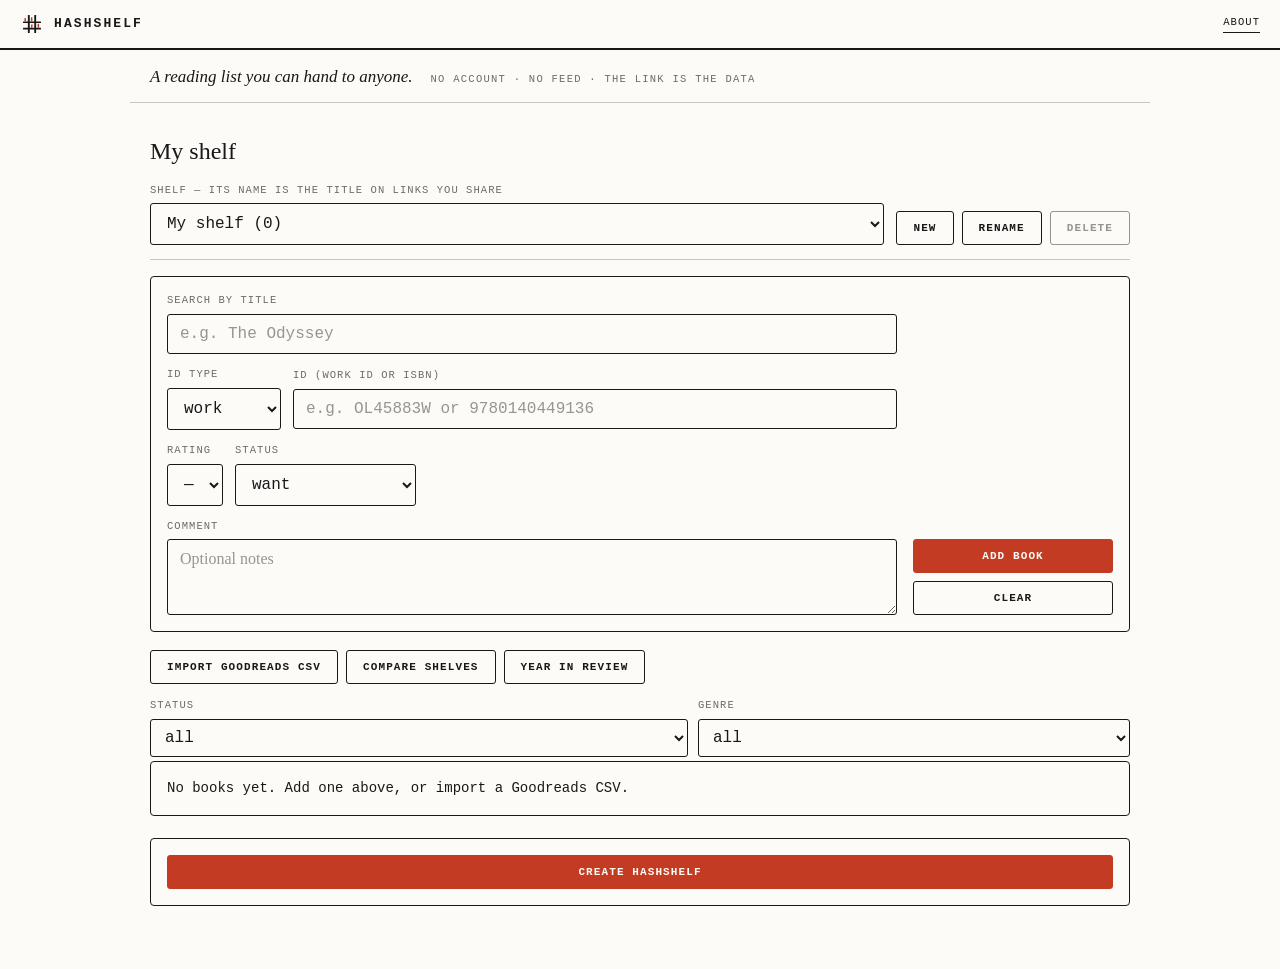
==== index.html @ c03145a4 "v1.4.6 - search status states: searching indicator, no-matches row, failure notice Co-Authored-By: C" ====
<!DOCTYPE html>
<html lang="en">
  <head>
    <meta charset="utf-8" />
    <meta name="viewport" content="width=device-width, initial-scale=1" />
    <title>HashShelf — Link-based book tracker</title>
    <meta name="description" content="Track and share your books with a single link. No accounts, no signup — the link is the data." />
    <meta property="og:title" content="HashShelf — Link-based book tracker" />
    <meta property="og:description" content="Track and share your books with a single link. No accounts, no signup — the link is the data." />
    <meta property="og:type" content="website" />
    <meta property="og:url" content="https://hashshelf.com/" />
    <meta property="og:image" content="https://hashshelf.com/icons/icon-512.png" />
    <meta name="twitter:card" content="summary" />
    <meta name="theme-color" content="#fcfbf8" />
    <link rel="manifest" href="/manifest.json" />
    <link rel="apple-touch-icon" href="/icons/apple-touch-icon.png" />
    <link rel="icon" href="data:image/svg+xml,%3Csvg xmlns='http://www.w3.org/2000/svg' viewBox='0 0 64 64'%3E%3Cstyle%3E.i%7Bfill:%23191817%7D@media(prefers-color-scheme:dark)%7B.i%7Bfill:%23e9e5dc%7D%7D%3C/style%3E%3Crect class='i' x='21' y='8' width='5' height='48' rx='1.5'/%3E%3Crect class='i' x='38' y='8' width='5' height='48' rx='1.5'/%3E%3Crect class='i' x='8' y='25' width='48' height='4.5' rx='1.5'/%3E%3Crect class='i' x='8' y='42' width='48' height='4.5' rx='1.5'/%3E%3Crect x='29' y='14' width='4' height='11' rx='1' fill='%23c23b22'/%3E%3Crect x='12' y='16' width='4' height='9' rx='1' fill='%23c23b22'/%3E%3Crect x='47' y='31' width='4' height='11' rx='1' fill='%23c23b22'/%3E%3C/svg%3E" />
    <link rel="stylesheet" href="/styles.css" />
  </head>
  <body>
    <header class="app-header">
      <div class="brand">
        <svg class="logo-mark" viewBox="0 0 64 64" fill="none" aria-hidden="true">
          <rect x="21" y="8" width="5" height="48" rx="1.5" fill="currentColor"/>
          <rect x="38" y="8" width="5" height="48" rx="1.5" fill="currentColor"/>
          <rect x="8" y="25" width="48" height="4.5" rx="1.5" fill="currentColor"/>
          <rect x="8" y="42" width="48" height="4.5" rx="1.5" fill="currentColor"/>
          <rect x="29" y="14" width="4" height="11" rx="1" fill="#c23b22"/>
          <rect x="12" y="16" width="4" height="9" rx="1" fill="#c23b22"/>
          <rect x="47" y="31" width="4" height="11" rx="1" fill="#c23b22"/>
          <rect x="29.5" y="33" width="4" height="9" rx="1" fill="#c23b22" transform="rotate(8 31.5 37)"/>
        </svg>
        <span class="title">HashShelf</span>
      </div>
      <div class="header-actions"><a class="link" href="/about.html">About</a></div>
    </header>

    <div class="tagline">
      <span class="t-serif">A reading list you can hand to anyone.</span>
      <span class="t-mono">No account &middot; No feed &middot; The link is the data</span>
    </div>

    <main class="container">
      <section id="notice" class="notice is-hidden"></section>

      <section id="editorView" class="view">
        <h2 id="listTitle">Your books</h2>
        <div class="shelf-bar">
          <label class="grow">
            Shelf &mdash; its name is the title on links you share
            <select id="shelfSelect"></select>
          </label>
          <div class="shelf-actions">
            <button id="newShelfBtn" class="secondary" type="button">New</button>
            <button id="renameShelfBtn" class="secondary" type="button">Rename</button>
            <button id="deleteShelfBtn" class="secondary" type="button">Delete</button>
          </div>
        </div>
        <form id="bookForm" class="card book-form">
          <div class="form-main">
            <label>
              Search by title
              <input id="titleSearch" type="text" placeholder="e.g. The Odyssey" autocomplete="off" />
            </label>
            <div id="titleSuggestions" class="suggestions is-hidden" aria-live="polite"></div>
            <div class="row">
              <label>
                ID Type
                <select id="idType">
                  <option value="work">work</option>
                  <option value="isbn">isbn</option>
                  <option value="edition">edition</option>
                </select>
              </label>
              <label class="grow">
                ID (Work ID or ISBN)
                <input id="bookId" type="text" placeholder="e.g. OL45883W or 9780140449136" />
              </label>
            </div>
            <div class="row">
              <label>
                Rating
                <select id="rating">
                  <option value="">—</option>
                  <option value="0">0</option>
                  <option value="1">1</option>
                  <option value="2">2</option>
                  <option value="3">3</option>
                  <option value="4">4</option>
                  <option value="5">5</option>
                </select>
              </label>
              <label>
                Status
                <select id="status">
                  <option value="want">want</option>
                  <option value="reading">reading</option>
                  <option value="finished">finished</option>
                  <option value="did not finish">did not finish</option>
                </select>
              </label>
            </div>
            <label>
              Comment
              <textarea id="comment" rows="3" placeholder="Optional notes"></textarea>
            </label>
          </div>
          <aside class="form-side">
            <img id="formCoverPreview" class="cover is-hidden" alt="cover" />
            <div class="actions-side">
              <button id="addBookBtn" class="primary" type="submit">Add book</button>
              <button id="clearFormBtn" class="secondary" type="button">Clear</button>
            </div>
          </aside>
        </form>

        <div class="tools-row">
          <button id="importCsvBtn" class="secondary" type="button">Import Goodreads CSV</button>
          <input id="csvFileInput" type="file" accept=".csv,text/csv" class="is-hidden" />
          <button id="compareBtn" class="secondary" type="button">Compare shelves</button>
          <button id="wrappedBtn" class="secondary" type="button">Year in review</button>
        </div>

        <div class="filters">
          <label class="grow">
            Status
            <select id="editorFilterSelect" class="select-filter">
              <option value="all" selected>all</option>
              <option value="want">want</option>
              <option value="reading">reading</option>
              <option value="finished">read</option>
              <option value="did not finish">did not finish</option>
            </select>
          </label>
          <label class="grow">
            Genre
            <select id="editorGenreSelect" class="select-filter">
              <option value="all" selected>all</option>
            </select>
          </label>
        </div>
        <div id="editorList" class="list"></div>

        <div class="snapshot card">
          <button id="createSnapshotBtn" class="primary">Create HashShelf</button>
          <div id="snapshotOutput" class="snapshot-output is-hidden">
            <input id="snapshotLink" type="text" readonly />
            <button id="copyLinkBtn" class="secondary">Copy</button>
          </div>
        </div>
      </section>

      <section id="viewerView" class="view is-hidden">
        <div class="row between">
          <h2 id="viewerTitle">HashShelf</h2>
          <div class="row">
            <button id="importShelfBtn" class="secondary" type="button">Copy to my shelf</button>
            <button id="compareWithMineBtn" class="secondary" type="button">Compare with mine</button>
            <a id="backToEditor" href="#" class="secondary link">Edit your list</a>
          </div>
        </div>
        <div class="filters">
          <label class="grow">
            Status
            <select id="viewerFilterSelect" class="select-filter">
              <option value="all" selected>all</option>
              <option value="want">want</option>
              <option value="reading">reading</option>
              <option value="finished">read</option>
              <option value="did not finish">did not finish</option>
            </select>
          </label>
        </div>
        <div id="viewerList" class="list"></div>
      </section>

      <section id="compareView" class="view is-hidden">
        <div class="row between">
          <h2>Compare shelves</h2>
          <a id="compareBack" href="#" class="secondary link">Back to my list</a>
        </div>
        <div class="card compare-form">
          <label>
            Their HashShelf link
            <input id="compareLink" type="text" placeholder="https://hashshelf.com/s/… or a #… link" />
          </label>
          <button id="compareRunBtn" class="primary" type="button">Compare</button>
        </div>
        <div id="compareResults"></div>
      </section>
    </main>

    <footer id="affiliateDisclosure" class="site-footer is-hidden">
      As an Amazon Associate, HashShelf earns from qualifying purchases. Buy
      links may earn a commission at no extra cost to you.
    </footer>

    <div id="wrappedModal" class="modal is-hidden">
      <div class="modal-inner">
        <div class="row between">
          <h3>Year in review</h3>
          <button id="wrappedClose" class="secondary" type="button">Close</button>
        </div>
        <div id="wrappedCanvasWrap" class="wrapped-canvas"></div>
        <div class="row">
          <button id="wrappedDownload" class="primary" type="button">Download PNG</button>
          <button id="wrappedShare" class="secondary is-hidden" type="button">Share</button>
        </div>
      </div>
    </div>

    

    <script>
      if ('serviceWorker' in navigator) {
        window.addEventListener('load', function() {
          navigator.serviceWorker.register('/service-worker.js').catch(()=>{});
        });
      }
    </script>
    <script src="/vendor/fflate.min.js"></script>
    <script src="/config.js"></script>
    <script src="/lib.js"></script>
    <script src="/snapshot.js"></script>
    <script src="/openlibrary.js"></script>
    <script src="/ui.js"></script>
  </body>
</html>
---- styles.css ----
/* HashShelf — "Card Catalog" design
   Ink on index stock: hairline rules instead of cards, monospace catalog
   labels, serif titles, and stamp red spent only on the logo, the primary
   action, and errors. Paper by day; a warm-charcoal archive after dark. */

:root {
  --paper: #fcfbf8;
  --ink: #191817;
  --muted: #6e6b63;
  --rule: #c9c6bc;
  --rule-strong: #191817;
  --red: #c23b22;
  --red-deep: #a02f1a;
  --raised: #f5f3ec;
  --ok-bg: #f1f3ec;
  --serif: Georgia, "Iowan Old Style", "Times New Roman", serif;
  --mono: ui-monospace, "Cascadia Code", "Segoe UI Mono", Consolas, Menlo, monospace;
}
@media (prefers-color-scheme: dark) {
  :root {
    --paper: #161513;
    --ink: #e9e5dc;
    --muted: #99938a;
    --rule: #37352f;
    --rule-strong: #e9e5dc;
    --red: #d8563c;
    --red-deep: #b8432c;
    --raised: #1d1c19;
    --ok-bg: #1b1d18;
  }
}

* { box-sizing: border-box; }
html, body {
  margin: 0; padding: 0;
  background: var(--paper); color: var(--ink);
  font-family: var(--mono); font-size: 14px; line-height: 1.5;
}

/* ---------------------------------------------------------------- header */
.app-header {
  display: flex; justify-content: space-between; align-items: center;
  padding: 12px 20px; border-bottom: 2px solid var(--rule-strong);
  position: sticky; top: 0; background: var(--paper); z-index: 10;
}
.brand { display: flex; gap: 10px; align-items: center; }
.brand .logo-mark { width: 24px; height: 24px; display: block; color: var(--ink); }
.brand .title {
  font-size: 13px; font-weight: 600; letter-spacing: .16em; text-transform: uppercase;
}
.header-actions { display: flex; gap: 8px; align-items: center; }

.tagline {
  display: flex; flex-wrap: wrap; gap: 4px 18px; align-items: baseline;
  max-width: 1020px; margin: 0 auto; padding: 14px 20px 12px;
  border-bottom: 1px solid var(--rule);
}
.tagline .t-serif { font-family: var(--serif); font-style: italic; font-size: 17px; }
.tagline .t-mono {
  font-size: 10.5px; letter-spacing: .12em; text-transform: uppercase; color: var(--muted);
}

/* ---------------------------------------------------------------- layout */
.container { max-width: 1020px; margin: 0 auto; padding: 10px 20px 56px; }
.view h2 { font-family: var(--serif); font-weight: 500; font-size: 24px; margin: 20px 0 14px; }
.row { display: flex; gap: 12px; align-items: center; flex-wrap: wrap; }
.row.between { justify-content: space-between; }
.grow { flex: 1 1 auto; }

/* --------------------------------------------------------------- controls */
label {
  display: inline-flex; flex-direction: column; gap: 5px;
  color: var(--muted); font-size: 10.5px;
  text-transform: uppercase; letter-spacing: .1em;
}
input, select, textarea {
  background: var(--paper); border: 1px solid var(--rule-strong); color: var(--ink);
  padding: 10px 12px; border-radius: 3px; width: 100%; outline: none;
  font-family: var(--mono); font-size: 16px; /* >=16px stops iOS zoom */
  transition: border-color .12s ease, background .12s ease;
}
input::placeholder, textarea::placeholder { color: var(--muted); opacity: .7; }
input:focus, select:focus, textarea:focus { border-color: var(--red); }
:is(button, a, input, select, textarea):focus-visible {
  outline: 2px solid var(--red); outline-offset: 2px;
}
textarea { resize: vertical; font-family: var(--serif); font-size: 16px; }

button {
  appearance: none; cursor: pointer; border-radius: 3px;
  font-family: var(--mono); font-size: 11px; font-weight: 600;
  letter-spacing: .1em; text-transform: uppercase;
  padding: 10px 16px; transition: background .12s ease, color .12s ease, border-color .12s ease;
}
button.primary { background: var(--red); border: 1px solid var(--red); color: #fcfbf8; }
button.primary:hover { background: var(--red-deep); border-color: var(--red-deep); }
button.secondary { background: transparent; border: 1px solid var(--rule-strong); color: var(--ink); }
button.secondary:hover { background: var(--ink); color: var(--paper); }
button.link { background: transparent; border: none; color: var(--muted); text-decoration: underline; }
button:disabled { opacity: .45; cursor: default; }
button:disabled:hover { background: transparent; color: var(--ink); }
button.primary:disabled:hover { background: var(--red); color: #fcfbf8; }

/* index-card panels: outlined, never shadowed */
.card {
  background: var(--paper); border: 1px solid var(--rule-strong);
  border-radius: 4px; padding: 16px;
}
.list { display: grid; gap: 0; }

/* ------------------------------------------------------------- shelf bar */
.shelf-bar {
  display: flex; gap: 12px; align-items: flex-end; flex-wrap: wrap;
  margin: 4px 0 16px; padding-bottom: 14px; border-bottom: 1px solid var(--rule);
}
.shelf-bar > label { min-width: 200px; }
.shelf-actions { display: flex; gap: 8px; }
.tools-row { display: flex; gap: 8px; flex-wrap: wrap; margin: 18px 0 4px; }

/* ---------------------------------------------------------------- filters */
.filters { display: flex; gap: 10px; align-items: flex-end; margin: 14px 0 4px; flex-wrap: wrap; }
.select-filter {
  background: var(--paper); color: var(--ink);
  border: 1px solid var(--rule-strong); border-radius: 3px; padding: 8px 10px;
}

/* -------------------------------------------------------------- book form */
.book-form { display: grid; grid-template-columns: 1fr 200px; gap: 16px; align-items: start; }
.book-form .form-main { display: grid; gap: 13px; }
.book-form .form-side {
  display: flex; flex-direction: column; align-items: center;
  justify-content: space-between; gap: 12px; align-self: stretch;
}
.book-form .form-side .cover {
  width: 150px; height: 225px; border-radius: 2px; object-fit: cover;
  background: var(--raised); border: 1px solid var(--rule-strong);
}
.book-form .actions-side { display: grid; gap: 8px; width: 100%; margin-top: auto; }

/* ------------------------------------------------------------ book rows */
.book-item {
  display: grid; grid-template-columns: 46px 1fr auto; gap: 14px; align-items: center;
  padding: 14px 2px; border-bottom: 1px solid var(--rule);
  background: transparent; border-radius: 0;
}
.book-item:first-child { border-top: 1px solid var(--rule); }
.book-item .cover {
  width: 46px; height: 68px; border-radius: 2px; object-fit: cover;
  background: var(--raised); border: 1px solid var(--rule-strong);
}
.book-item .meta { display: flex; flex-direction: column; gap: 3px; }
.book-item .title { font-family: var(--serif); font-weight: 500; font-size: 17px; line-height: 1.25; }
.book-item .authors {
  color: var(--muted); font-size: 10.5px;
  text-transform: uppercase; letter-spacing: .09em;
}
.book-item .tags { display: flex; gap: 6px; align-items: center; flex-wrap: wrap; margin-top: 3px; }
.book-item .actions { display: flex; gap: 6px; }
.book-item .actions button { padding: 7px 12px; font-size: 10px; }

.tag {
  padding: 2.5px 8px; border: 1px solid var(--rule-strong); border-radius: 2px;
  font-size: 9.5px; letter-spacing: .08em; text-transform: uppercase; color: var(--ink);
}
.rating { letter-spacing: .12em; }
.genre-tags { display: inline-flex; gap: 6px; flex-wrap: wrap; }
.tag.genre { border: 1px dashed var(--muted); color: var(--muted); background: transparent; }

/* buy links: quiet catalog references */
.buy-links { display: flex; gap: 8px; flex-wrap: wrap; margin-top: 5px; }
.buy-links:empty { display: none; }
.buy-link {
  font-size: 9.5px; letter-spacing: .08em; text-transform: uppercase;
  color: var(--ink); text-decoration: none;
  border: 1px solid var(--rule-strong); border-radius: 2px; padding: 2.5px 8px;
  transition: background .12s ease, color .12s ease;
}
.buy-link:hover { background: var(--ink); color: var(--paper); }

/* --------------------------------------------------------------- snapshot */
.snapshot { margin-top: 22px; display: grid; gap: 10px; }
.snapshot-output { display: flex; gap: 8px; }
.snapshot-output input { flex: 1 1 auto; color: var(--muted); }

/* ------------------------------------------------------------ suggestions */
.suggestions {
  display: grid; gap: 0; margin: 2px 0 12px;
  border: 1px solid var(--rule-strong); border-radius: 3px; overflow: hidden;
  background: var(--paper);
}
.suggestion-item {
  display: grid; grid-template-columns: 34px 1fr auto; gap: 10px; align-items: center;
  padding: 9px 10px; cursor: pointer; border-bottom: 1px solid var(--rule);
}
.suggestion-item:last-child { border-bottom: none; }
.suggestion-item:hover, .suggestion-item.active { background: var(--ink); color: var(--paper); }
.suggestion-item:hover .suggestion-authors, .suggestion-item.active .suggestion-authors,
.suggestion-item:hover .suggestion-pill, .suggestion-item.active .suggestion-pill {
  color: var(--paper); border-color: var(--paper); opacity: .75;
}
.suggestion-cover {
  width: 34px; height: 50px; border-radius: 2px; object-fit: cover;
  background: var(--raised); border: 1px solid var(--rule);
}
.suggestion-title { font-family: var(--serif); font-size: 15px; }
.suggestion-authors {
  color: var(--muted); font-size: 9.5px; text-transform: uppercase; letter-spacing: .08em;
}
.suggestion-pill {
  color: var(--muted); font-size: 9px; letter-spacing: .08em; text-transform: uppercase;
  border: 1px solid var(--rule); border-radius: 2px; padding: 2px 6px;
}
.suggestion-status {
  padding: 11px 12px; color: var(--muted);
  font-size: 10.5px; letter-spacing: .1em; text-transform: uppercase;
}
.suggestion-status.busy::after {
  content: ''; display: inline-block; text-align: left; width: 1.4em;
  animation: catalog-dots 1.2s steps(4, end) infinite;
}
@keyframes catalog-dots {
  0% { content: ''; }
  25% { content: '.'; }
  50% { content: '..'; }
  75% { content: '...'; }
}
@media (prefers-reduced-motion: reduce) {
  .suggestion-status.busy::after { animation: none; content: '...'; }
}

/* ---------------------------------------------------------------- notices */
.notice { margin: 12px 0; padding: 11px 14px; border-radius: 3px; font-size: 12.5px; }
.notice.error { background: transparent; border: 1px solid var(--red); color: var(--red); }
.notice.ok { background: var(--ok-bg); border: 1px solid var(--rule-strong); color: var(--ink); }
.is-hidden { display: none !important; }

/* back link styled as catalog cross-reference */
#backToEditor, .link {
  font-size: 10.5px; letter-spacing: .1em; text-transform: uppercase;
  color: var(--ink); text-decoration: none; border-bottom: 1px solid var(--ink);
  padding-bottom: 1px;
}
#backToEditor:hover { color: var(--red); border-color: var(--red); }

/* ---------------------------------------------------------------- compare */
.compare-form { display: grid; gap: 12px; justify-items: start; }
.compare-form label { width: 100%; }
.compare-summary { display: grid; grid-template-columns: repeat(4, 1fr); gap: 10px; margin: 16px 0; }
.stat-tile { text-align: center; padding: 14px 10px; }
.stat-value { font-family: var(--serif); font-size: 30px; font-weight: 600; font-variant-numeric: tabular-nums; }
.stat-label { font-size: 9.5px; color: var(--muted); margin-top: 5px; text-transform: uppercase; letter-spacing: .1em; }
.compare-section { margin-bottom: 14px; }
.compare-section h3 {
  margin: 0 0 4px; font-family: var(--serif); font-weight: 500; font-size: 17px;
}
.compare-row {
  display: grid; grid-template-columns: 34px 1fr; gap: 10px; align-items: center;
  padding: 9px 0; border-top: 1px solid var(--rule);
}
.compare-row .title { font-family: var(--serif); font-weight: 500; font-size: 15px; }
.compare-row .authors { font-size: 10px; text-transform: uppercase; letter-spacing: .08em; }
.cover-sm {
  width: 34px; height: 50px; border-radius: 2px; object-fit: cover;
  background: var(--raised); border: 1px solid var(--rule-strong);
}

/* --------------------------------------------------------------- wrapped */
.modal {
  position: fixed; inset: 0; background: rgba(20, 18, 15, .82);
  display: flex; align-items: center; justify-content: center;
  padding: 18px; z-index: 50; overflow: auto;
}
.modal-inner {
  background: var(--paper); border: 2px solid var(--rule-strong); border-radius: 4px;
  padding: 16px; display: grid; gap: 12px; max-width: 520px; width: 100%;
}
.modal-inner h3 { margin: 0; font-family: var(--serif); font-weight: 500; font-size: 20px; }
.wrapped-canvas { display: flex; justify-content: center; }
.wrapped-img {
  width: 100%; height: auto; max-height: 62vh; object-fit: contain;
  border-radius: 2px; border: 1px solid var(--rule-strong);
}

/* ---------------------------------------------------------------- footer */
.site-footer {
  max-width: 1020px; margin: 0 auto 28px; padding: 12px 20px 0;
  border-top: 1px solid var(--rule);
  color: var(--muted); font-size: 10.5px; letter-spacing: .04em; line-height: 1.6;
}

/* ---------------------------------------------------------------- mobile */
@media (max-width: 640px) {
  .book-form { grid-template-columns: 1fr; }
  .book-form .form-side { align-items: flex-start; justify-content: flex-start; }
  .book-form .form-side .cover { width: 120px; height: 180px; }
  .book-item { grid-template-columns: 40px 1fr; }
  .book-item .actions { grid-column: 1 / -1; justify-content: flex-end; padding-top: 6px; }
  .shelf-bar > label { min-width: 100%; }
  .shelf-actions { width: 100%; }
  .shelf-actions button { flex: 1 1 auto; }
  .tools-row button { flex: 1 1 auto; }
  .compare-summary { grid-template-columns: repeat(2, 1fr); }
  .tagline { padding: 12px 16px 10px; }
}
@media (prefers-reduced-motion: reduce) {
  * { transition: none !important; }
}
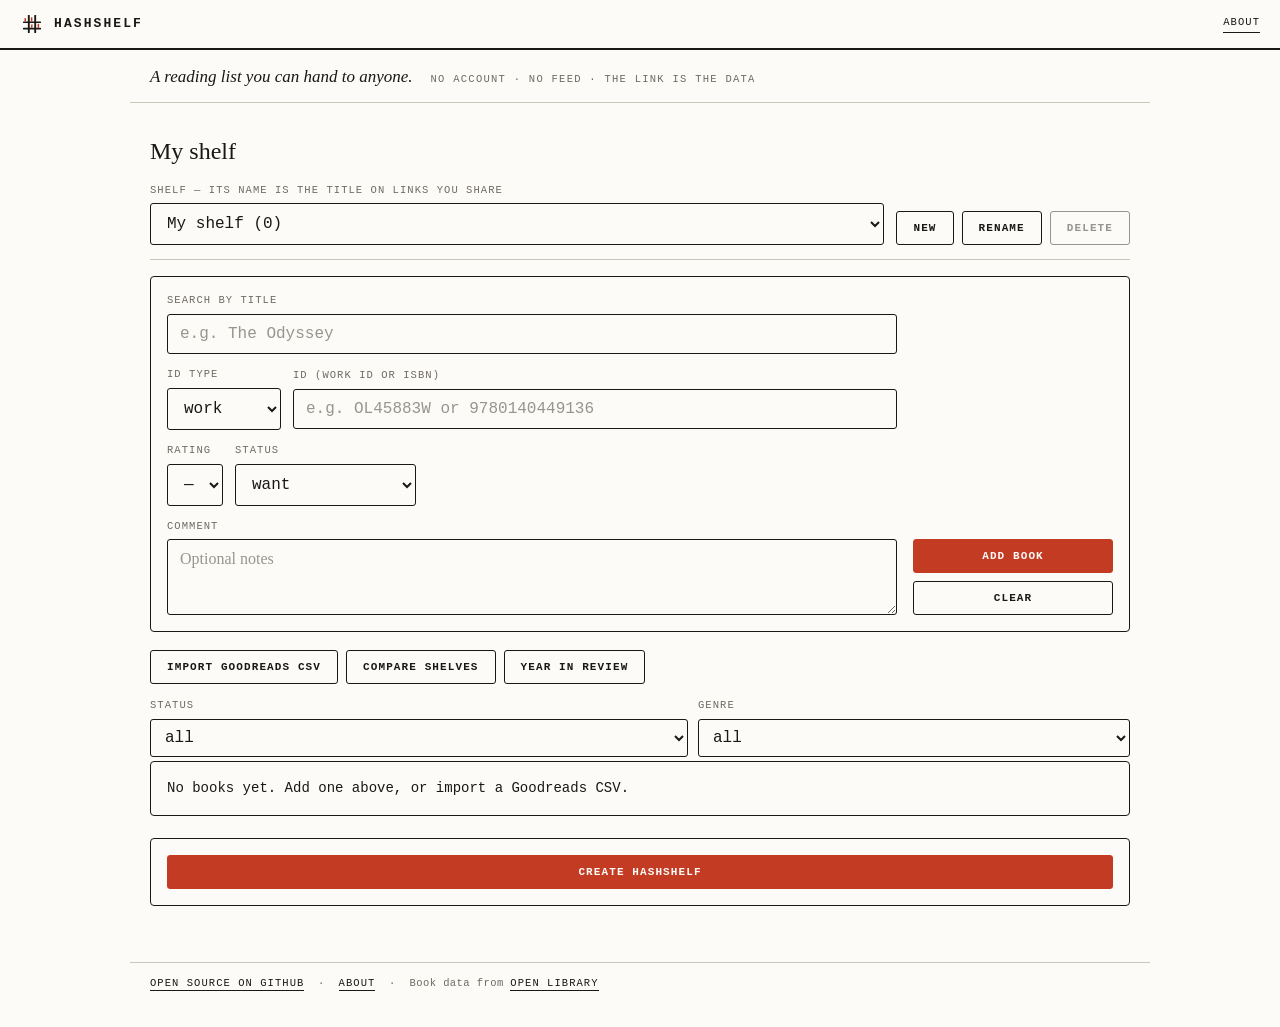
==== commit 2e3293ce: "v1.4.7 - site footer with github link, ci workflow, readme badge + screenshot, pseudonymous license " ====
--- a/index.html
+++ b/index.html
@@ -195,6 +195,14 @@
       links may earn a commission at no extra cost to you.
     </footer>
 
+    <footer class="site-footer">
+      <a class="link" href="https://github.com/ZackBot98/hashshelf-flask-website" rel="noopener">Open source on GitHub</a>
+      <span class="sep">&middot;</span>
+      <a class="link" href="/about.html">About</a>
+      <span class="sep">&middot;</span>
+      Book data from <a class="link" href="https://openlibrary.org" rel="noopener">Open Library</a>
+    </footer>
+
     <div id="wrappedModal" class="modal is-hidden">
       <div class="modal-inner">
         <div class="row between">
--- a/styles.css
+++ b/styles.css
@@ -283,10 +283,12 @@
 
 /* ---------------------------------------------------------------- footer */
 .site-footer {
-  max-width: 1020px; margin: 0 auto 28px; padding: 12px 20px 0;
+  max-width: 1020px; margin: 0 auto 14px; padding: 12px 20px 0;
   border-top: 1px solid var(--rule);
   color: var(--muted); font-size: 10.5px; letter-spacing: .04em; line-height: 1.6;
 }
+.site-footer:last-of-type { margin-bottom: 28px; }
+.site-footer .sep { margin: 0 7px; }
 
 /* ---------------------------------------------------------------- mobile */
 @media (max-width: 640px) {
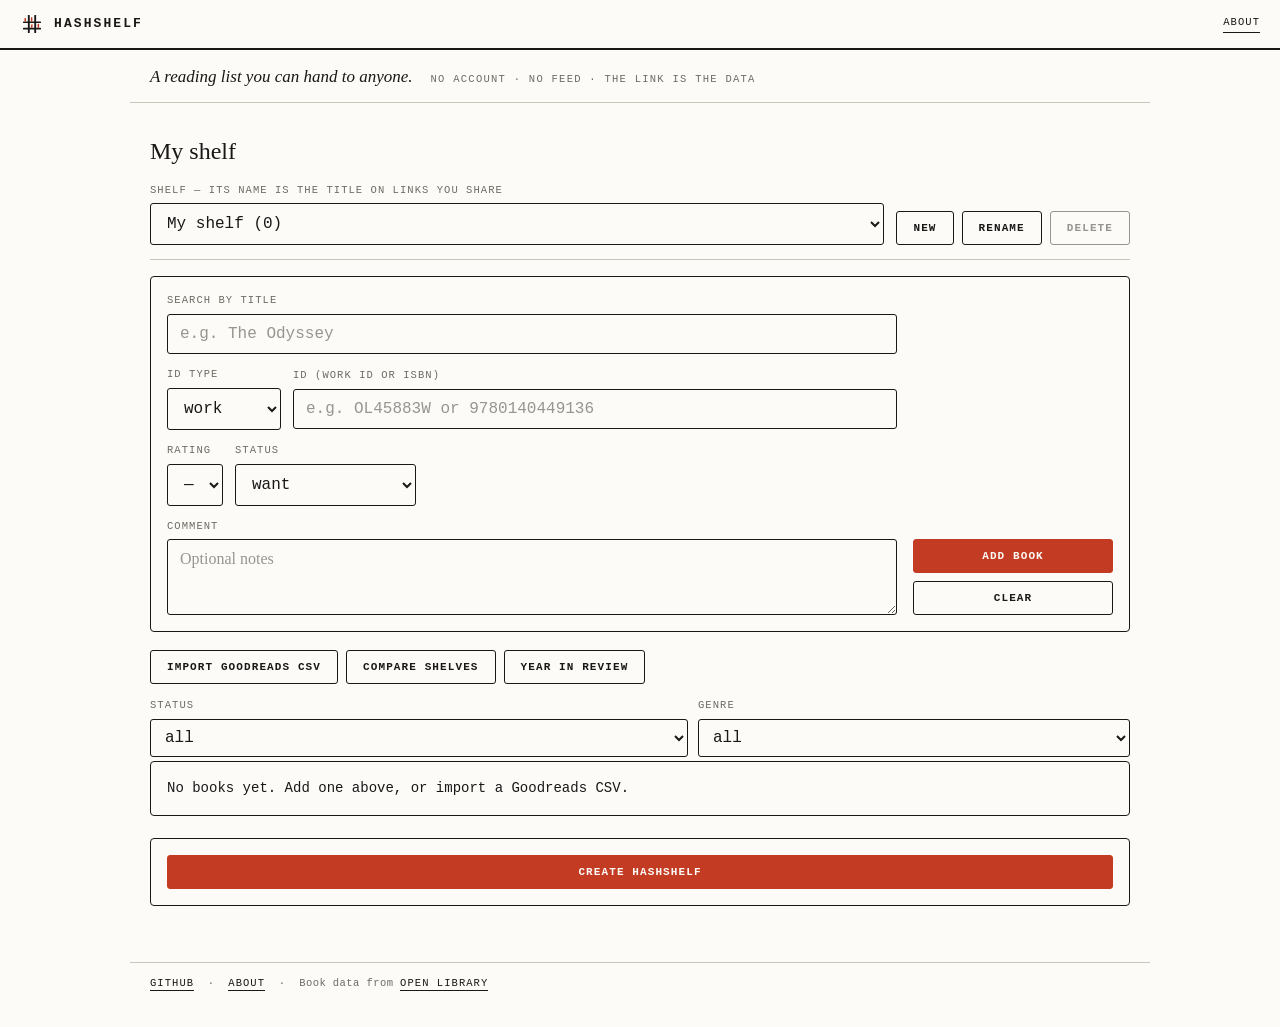
==== commit f0adc358: "footer: shorten github link label Co-Authored-By: Claude Fable 5 <noreply@anthropic.com>" ====
--- a/index.html
+++ b/index.html
@@ -196,7 +196,7 @@
     </footer>
 
     <footer class="site-footer">
-      <a class="link" href="https://github.com/ZackBot98/hashshelf-flask-website" rel="noopener">Open source on GitHub</a>
+      <a class="link" href="https://github.com/ZackBot98/hashshelf-flask-website" rel="noopener">GitHub</a>
       <span class="sep">&middot;</span>
       <a class="link" href="/about.html">About</a>
       <span class="sep">&middot;</span>
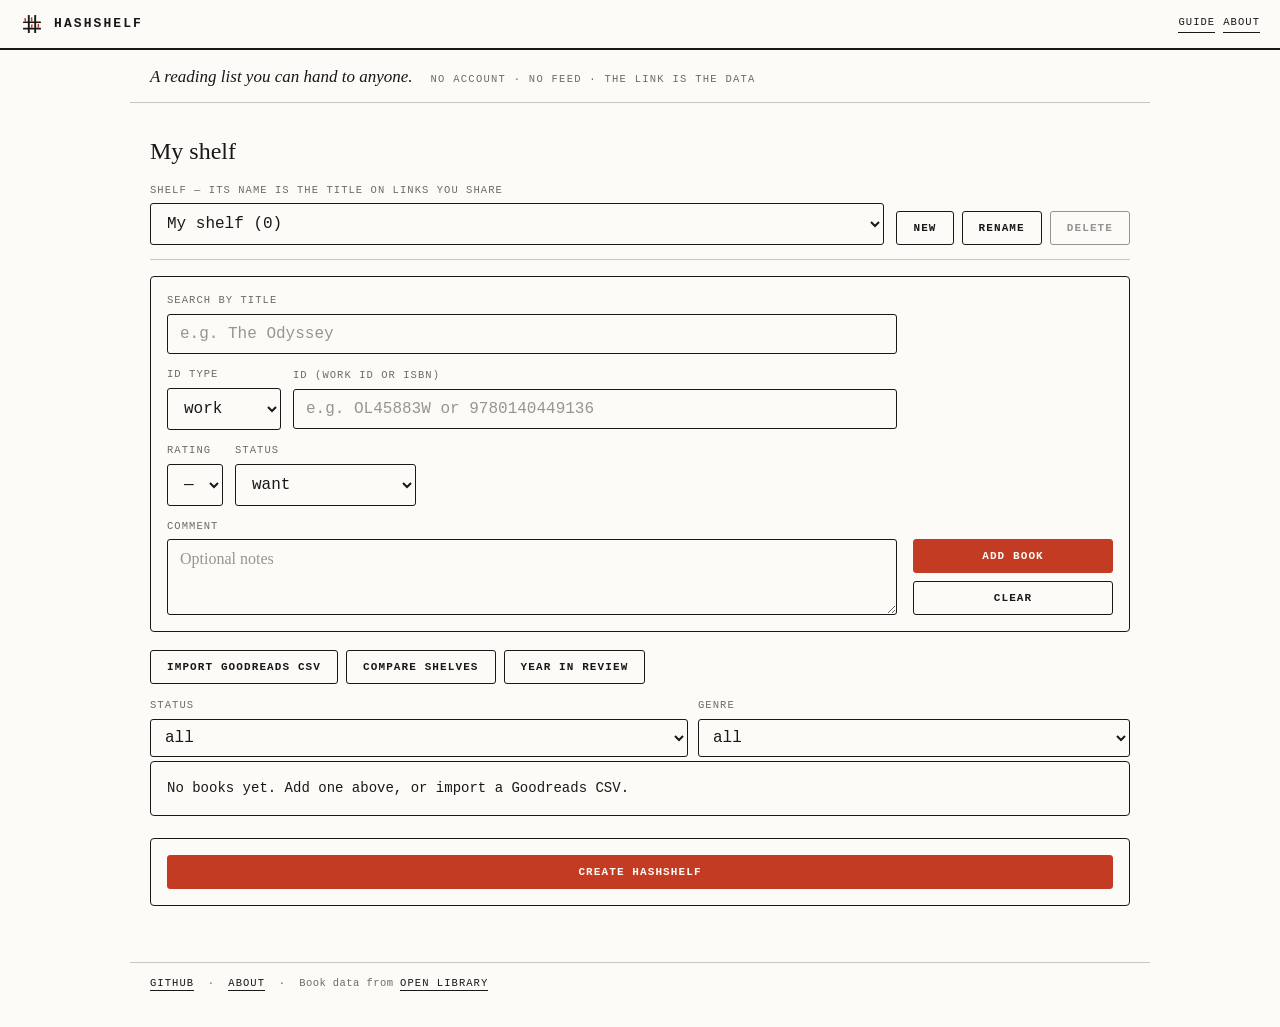
==== commit 332431ef: "v1.4.8 - guide page: full feature how-to, linked in header Co-Authored-By: Claude Fable 5 <noreply@a" ====
--- a/index.html
+++ b/index.html
@@ -32,7 +32,7 @@
         </svg>
         <span class="title">HashShelf</span>
       </div>
-      <div class="header-actions"><a class="link" href="/about.html">About</a></div>
+      <div class="header-actions"><a class="link" href="/guide.html">Guide</a> <a class="link" href="/about.html">About</a></div>
     </header>
 
     <div class="tagline">
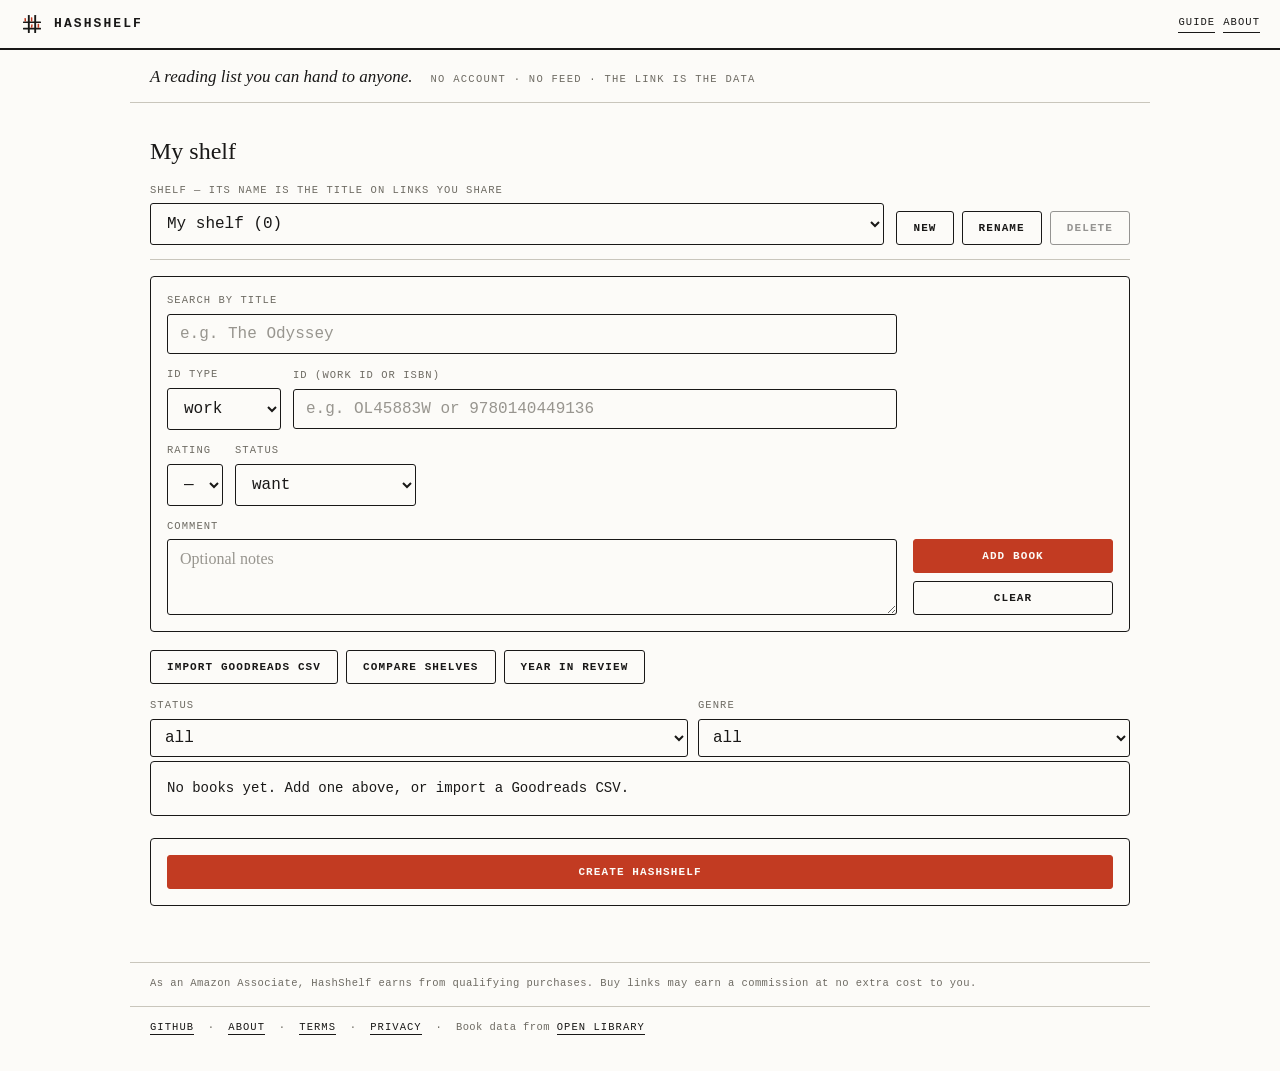
==== commit 94019f88: "v1.7.0 - add Terms of Service + Privacy Policy pages - terms.html: 18-section ToS with acceptable-us" ====
--- a/index.html
+++ b/index.html
@@ -200,6 +200,10 @@
       <span class="sep">&middot;</span>
       <a class="link" href="/about.html">About</a>
       <span class="sep">&middot;</span>
+      <a class="link" href="/terms.html">Terms</a>
+      <span class="sep">&middot;</span>
+      <a class="link" href="/privacy.html">Privacy</a>
+      <span class="sep">&middot;</span>
       Book data from <a class="link" href="https://openlibrary.org" rel="noopener">Open Library</a>
     </footer>
 
@@ -219,13 +223,6 @@
 
     
 
-    <script>
-      if ('serviceWorker' in navigator) {
-        window.addEventListener('load', function() {
-          navigator.serviceWorker.register('/service-worker.js').catch(()=>{});
-        });
-      }
-    </script>
     <script src="/vendor/fflate.min.js"></script>
     <script src="/config.js"></script>
     <script src="/lib.js"></script>
--- a/styles.css
+++ b/styles.css
@@ -307,3 +307,81 @@
 @media (prefers-reduced-motion: reduce) {
   * { transition: none !important; }
 }
+
+/* Doc pages (about/guide) */
+.brand-link { text-decoration: none; color: inherit; }
+
+/* ---- about.html (moved inline for CSP style-src 'self') ---- */
+      .about { max-width: 640px; margin: 0 auto; padding: 8px 20px 72px; }
+      .about h1 { font-family: var(--serif); font-weight: 500; font-size: 30px; margin: 34px 0 6px; }
+      .about .kicker {
+        font-size: 10.5px; letter-spacing: .14em; text-transform: uppercase; color: var(--red);
+      }
+      .about h2 {
+        font-size: 11px; letter-spacing: .14em; text-transform: uppercase;
+        color: var(--muted); font-weight: 600; font-family: var(--mono);
+        margin: 40px 0 10px; padding-bottom: 6px; border-bottom: 1px solid var(--rule);
+      }
+      .about p { font-family: var(--serif); font-size: 17px; line-height: 1.65; margin: 0 0 14px; }
+      .about p code { font-family: var(--mono); font-size: 14px; }
+      .rules { margin: 0; padding: 0; list-style: none; }
+      .rules li {
+        font-family: var(--serif); font-size: 17px; line-height: 1.55;
+        padding: 12px 0 12px 2px; border-bottom: 1px solid var(--rule);
+        display: grid; grid-template-columns: 34px 1fr; gap: 12px; align-items: baseline;
+      }
+      .rules li:first-child { border-top: 1px solid var(--rule); }
+      .rules .no {
+        font-family: var(--mono); font-size: 11px; color: var(--red); letter-spacing: .08em;
+      }
+      .small { font-family: var(--mono); font-size: 11.5px; color: var(--muted); line-height: 1.7; }
+      .backlink { display: inline-block; margin-top: 34px; }
+
+/* ---- guide.html (moved inline for CSP style-src 'self') ---- */
+      .guide { max-width: 640px; margin: 0 auto; padding: 8px 20px 72px; }
+      .guide h1 { font-family: var(--serif); font-weight: 500; font-size: 30px; margin: 34px 0 6px; }
+      .guide .kicker { font-size: 10.5px; letter-spacing: .14em; text-transform: uppercase; color: var(--red); }
+      .guide .lede { font-family: var(--serif); font-size: 17px; line-height: 1.65; color: var(--muted); margin: 0 0 8px; }
+      .guide h2 {
+        font-size: 11px; letter-spacing: .14em; text-transform: uppercase;
+        color: var(--muted); font-weight: 600; font-family: var(--mono);
+        margin: 38px 0 10px; padding-bottom: 6px; border-bottom: 1px solid var(--rule);
+      }
+      .guide h2 .no { color: var(--red); margin-right: 10px; }
+      .guide p { font-family: var(--serif); font-size: 16.5px; line-height: 1.62; margin: 0 0 12px; }
+      .guide p code, .guide li code { font-family: var(--mono); font-size: 13.5px; }
+      .guide ul { margin: 0 0 12px; padding-left: 20px; }
+      .guide li { font-family: var(--serif); font-size: 16.5px; line-height: 1.55; margin: 4px 0; }
+      .tip {
+        font-family: var(--mono); font-size: 11.5px; line-height: 1.7; color: var(--muted);
+        border-left: 2px solid var(--red); padding: 2px 0 2px 12px; margin: 0 0 12px;
+      }
+      .tip strong { color: var(--ink); font-weight: 600; letter-spacing: .06em; }
+      .backlink { display: inline-block; margin-top: 30px; }
+
+/* ---- terms.html / privacy.html (inline for CSP style-src 'self') ---- */
+      .legal { max-width: 680px; margin: 0 auto; padding: 8px 20px 72px; }
+      .legal h1 { font-family: var(--serif); font-weight: 500; font-size: 30px; margin: 34px 0 4px; }
+      .legal .kicker { font-size: 10.5px; letter-spacing: .14em; text-transform: uppercase; color: var(--red); }
+      .legal .legal-meta { font-family: var(--mono); font-size: 11px; color: var(--muted); letter-spacing: .04em; margin: 2px 0 0; }
+      .legal .lede { font-family: var(--serif); font-size: 17px; line-height: 1.62; color: var(--muted); margin: 14px 0 18px; }
+      .legal h2 {
+        font-size: 11px; letter-spacing: .14em; text-transform: uppercase;
+        color: var(--muted); font-weight: 600; font-family: var(--mono);
+        margin: 36px 0 10px; padding-bottom: 6px; border-bottom: 1px solid var(--rule);
+      }
+      .legal h2 .no { color: var(--red); margin-right: 10px; }
+      .legal h3 { font-family: var(--serif); font-weight: 600; font-size: 16px; margin: 18px 0 6px; }
+      .legal p { font-family: var(--serif); font-size: 16px; line-height: 1.62; margin: 0 0 12px; }
+      .legal ul, .legal ol { margin: 0 0 12px; padding-left: 22px; }
+      .legal li { font-family: var(--serif); font-size: 16px; line-height: 1.55; margin: 5px 0; }
+      .legal code { font-family: var(--mono); font-size: 13.5px; }
+      .legal dl { margin: 0 0 12px; }
+      .legal dt { font-family: var(--mono); font-size: 11.5px; letter-spacing: .06em; color: var(--ink); text-transform: uppercase; margin: 14px 0 3px; }
+      .legal dd { font-family: var(--serif); font-size: 16px; line-height: 1.58; margin: 0; }
+      .legal .callout {
+        font-family: var(--mono); font-size: 12px; line-height: 1.7; color: var(--muted);
+        border-left: 2px solid var(--red); padding: 8px 0 8px 14px; margin: 0 0 16px;
+      }
+      .legal .callout strong { color: var(--ink); font-weight: 600; }
+      .legal strong { font-weight: 600; }
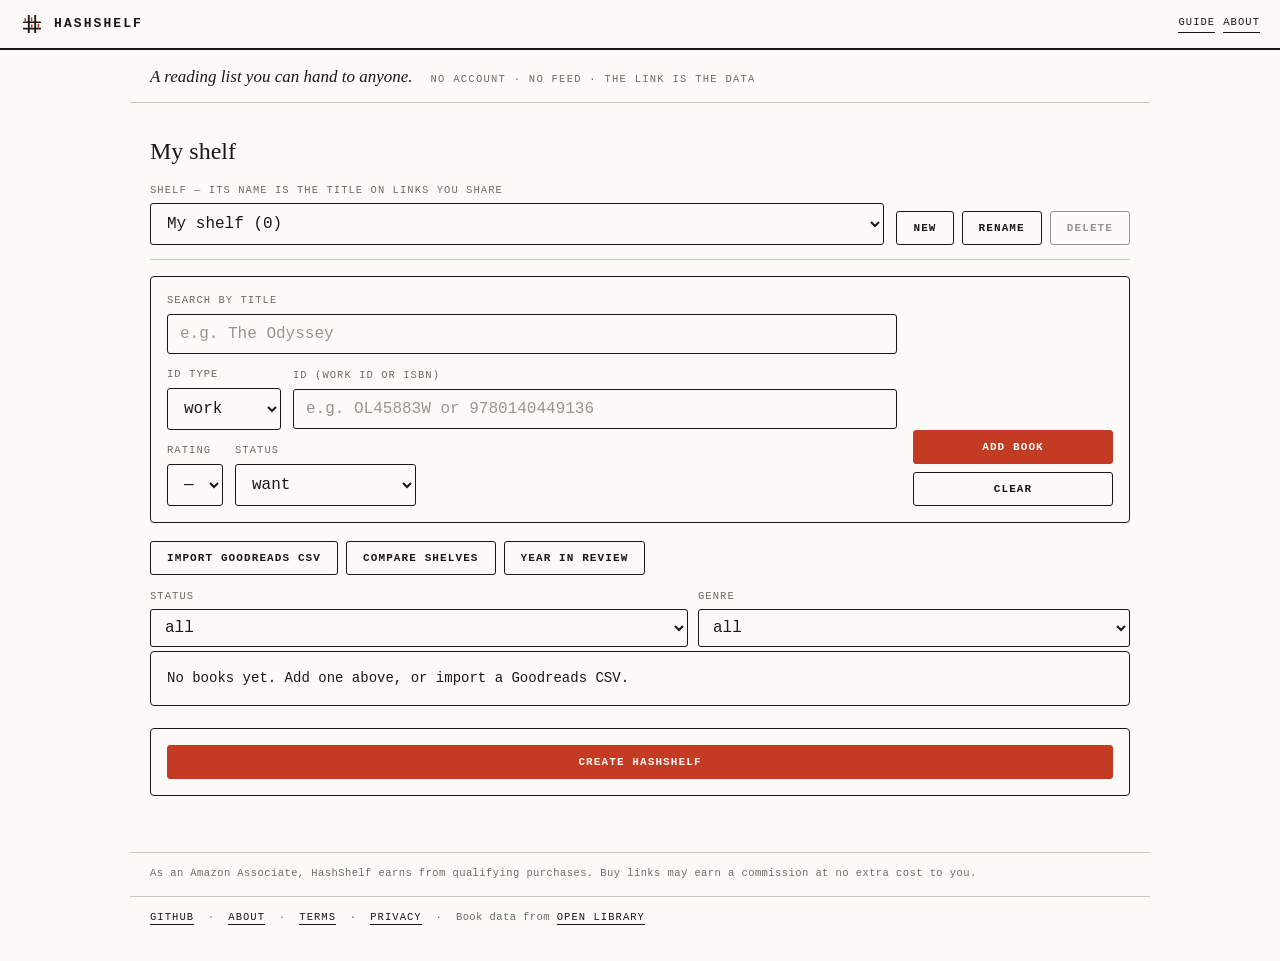
==== commit 74412b97: "v1.9.0 - remove book comments; short, URL-stripped shelf names Books no longer carry any free text, " ====
--- a/index.html
+++ b/index.html
@@ -100,10 +100,6 @@
                 </select>
               </label>
             </div>
-            <label>
-              Comment
-              <textarea id="comment" rows="3" placeholder="Optional notes"></textarea>
-            </label>
           </div>
           <aside class="form-side">
             <img id="formCoverPreview" class="cover is-hidden" alt="cover" />
@@ -182,7 +178,7 @@
         <div class="card compare-form">
           <label>
             Their HashShelf link
-            <input id="compareLink" type="text" placeholder="https://hashshelf.com/s/… or a #… link" />
+            <input id="compareLink" type="text" placeholder="Paste their full HashShelf link (the long one, with a #)" />
           </label>
           <button id="compareRunBtn" class="primary" type="button">Compare</button>
         </div>
